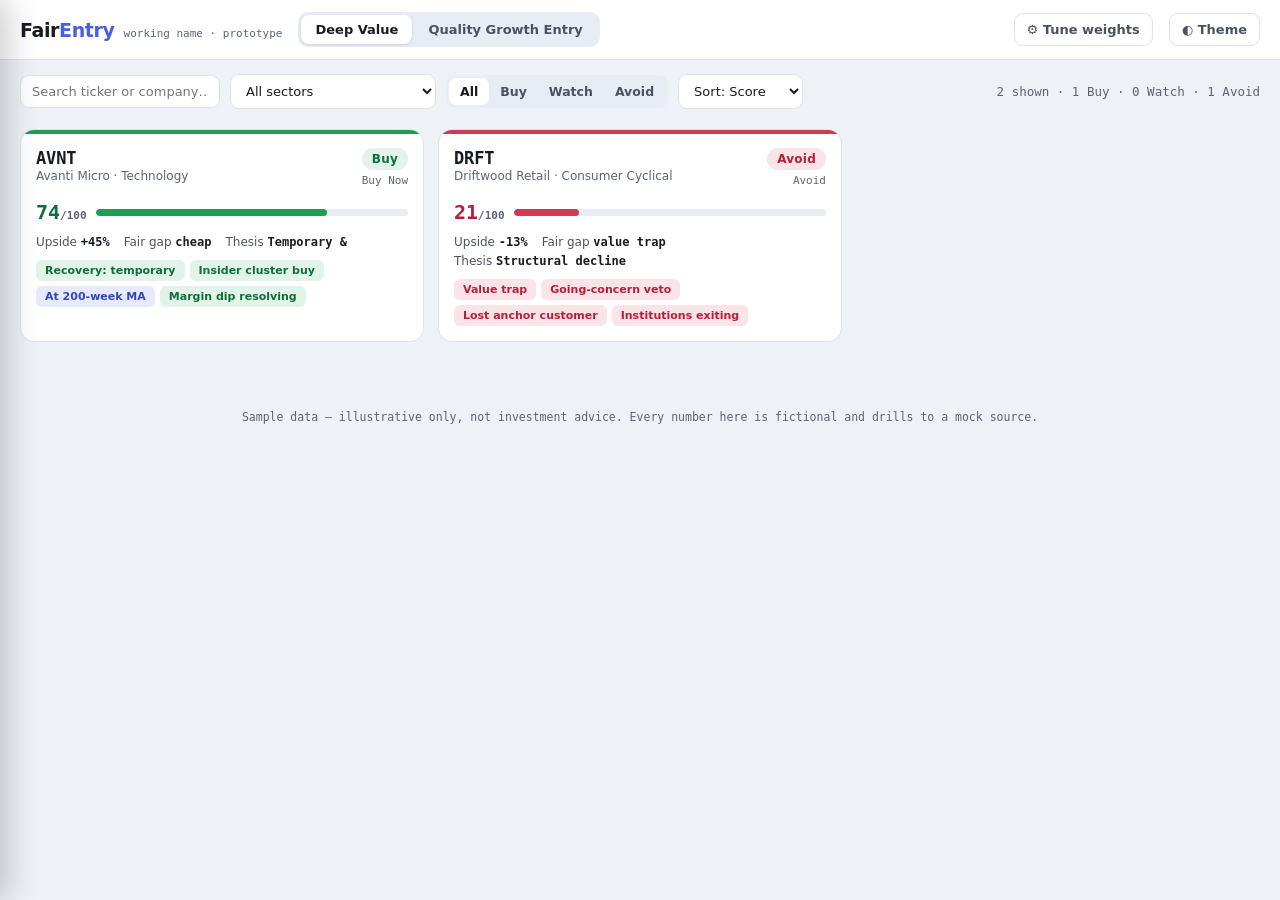
==== prototype/index.html @ bf4419cd "FairEntry v2: working end-to-end deterministic pipeline (Phases 0-3, 5-core) Fresh repo. Config-driv" ====
<!DOCTYPE html>
<html lang="en">
<head>
<meta charset="UTF-8">
<meta name="viewport" content="width=device-width, initial-scale=1.0">
<title>FairEntry — prototype</title>
<style>
  :root{
    --bg:#eef1f6; --panel:#ffffff; --panel-2:#f4f6fb; --sunk:#e8ecf4;
    --ink:#171b23; --ink-soft:#4a5262; --ink-faint:#5c6474;
    --line:#dde2ec; --line-soft:#e9edf4;
    --accent:#4a5ee0; --accent-soft:#e7eafd; --accent-ink:#3345b8;
    --buy:#1f9d55; --buy-bg:#e2f4e9; --buy-line:#8fd3a9; --buy-text:#0f6e3a;
    --watch:#b07d13; --watch-bg:#f7eed6; --watch-line:#e2c274; --watch-text:#835d10;
    --avoid:#cf3a54; --avoid-bg:#fbe4e8; --avoid-line:#eaa2ae; --avoid-text:#b81d39;
    --mono:ui-monospace,"Cascadia Code","JetBrains Mono","SF Mono",Menlo,Consolas,monospace;
    --sans:system-ui,-apple-system,"Segoe UI",Roboto,Helvetica,Arial,sans-serif;
  }
  @media (prefers-color-scheme:dark){ :root{
    --bg:#0d1016; --panel:#161b23; --panel-2:#1b212b; --sunk:#11151c;
    --ink:#e7ebf2; --ink-soft:#b3bccb; --ink-faint:#8b95a8;
    --line:#28303c; --line-soft:#1f2630;
    --accent:#8496ff; --accent-soft:#1c2440; --accent-ink:#aab6ff;
    --buy:#43c47a; --buy-bg:#11291b; --buy-line:#2c6a45; --buy-text:#5ad78d;
    --watch:#e0ad42; --watch-bg:#2a2410; --watch-line:#6d5a22; --watch-text:#eeba55;
    --avoid:#eb6a80; --avoid-bg:#2c1620; --avoid-line:#743241; --avoid-text:#f38ba0;
  }}
  :root[data-theme="light"]{
    --bg:#eef1f6; --panel:#ffffff; --panel-2:#f4f6fb; --sunk:#e8ecf4;
    --ink:#171b23; --ink-soft:#4a5262; --ink-faint:#5c6474;
    --line:#dde2ec; --line-soft:#e9edf4;
    --accent:#4a5ee0; --accent-soft:#e7eafd; --accent-ink:#3345b8;
    --buy:#1f9d55; --buy-bg:#e2f4e9; --buy-line:#8fd3a9; --buy-text:#0f6e3a;
    --watch:#b07d13; --watch-bg:#f7eed6; --watch-line:#e2c274; --watch-text:#835d10;
    --avoid:#cf3a54; --avoid-bg:#fbe4e8; --avoid-line:#eaa2ae; --avoid-text:#b81d39;
  }
  :root[data-theme="dark"]{
    --bg:#0d1016; --panel:#161b23; --panel-2:#1b212b; --sunk:#11151c;
    --ink:#e7ebf2; --ink-soft:#b3bccb; --ink-faint:#8b95a8;
    --line:#28303c; --line-soft:#1f2630;
    --accent:#8496ff; --accent-soft:#1c2440; --accent-ink:#aab6ff;
    --buy:#43c47a; --buy-bg:#11291b; --buy-line:#2c6a45; --buy-text:#5ad78d;
    --watch:#e0ad42; --watch-bg:#2a2410; --watch-line:#6d5a22; --watch-text:#eeba55;
    --avoid:#eb6a80; --avoid-bg:#2c1620; --avoid-line:#743241; --avoid-text:#f38ba0;
  }
  *{box-sizing:border-box;} body{margin:0;}
  .app{ background:var(--bg); color:var(--ink); font-family:var(--sans); min-height:100vh; font-size:15px; -webkit-font-smoothing:antialiased; }
  .tnum{ font-variant-numeric:tabular-nums; }
  button{ font-family:inherit; cursor:pointer; }

  /* top bar */
  .topbar{ position:sticky; top:0; z-index:30; background:var(--panel); border-bottom:1px solid var(--line);
    display:flex; align-items:center; gap:16px; padding:12px 20px; flex-wrap:wrap; }
  .brand{ display:flex; align-items:baseline; gap:9px; }
  .brand .logo{ font-weight:800; font-size:19px; letter-spacing:-.02em; }
  .brand .logo b{ color:var(--accent); }
  .brand .tag{ font-size:11px; color:var(--ink-faint); font-family:var(--mono); }
  .modes{ display:flex; background:var(--sunk); border-radius:10px; padding:3px; gap:2px; }
  .modes button{ border:none; background:transparent; color:var(--ink-soft); font-weight:600; font-size:13px;
    padding:7px 14px; border-radius:8px; }
  .modes button.on{ background:var(--panel); color:var(--ink); box-shadow:0 1px 3px rgba(0,0,0,.12); }
  .spacer{ flex:1; }
  .iconbtn{ border:1px solid var(--line); background:var(--panel); color:var(--ink-soft); border-radius:9px;
    padding:8px 12px; font-size:13px; font-weight:600; display:inline-flex; gap:7px; align-items:center; }
  .iconbtn:hover{ border-color:var(--accent); color:var(--accent); }

  /* controls */
  .controls{ display:flex; gap:10px; align-items:center; flex-wrap:wrap; padding:14px 20px 6px; }
  .controls select, .controls input{ font-family:inherit; font-size:13px; background:var(--panel); color:var(--ink);
    border:1px solid var(--line); border-radius:9px; padding:8px 11px; }
  .controls input{ min-width:200px; }
  .seg{ display:flex; background:var(--sunk); border-radius:9px; padding:3px; }
  .seg button{ border:none; background:transparent; color:var(--ink-soft); font-size:12.5px; font-weight:600; padding:6px 11px; border-radius:7px; }
  .seg button.on{ background:var(--panel); color:var(--ink); }
  .count{ font-size:12.5px; color:var(--ink-faint); font-family:var(--mono); margin-left:auto; }

  /* board */
  .board{ display:grid; grid-template-columns:repeat(auto-fill,minmax(340px,1fr)); gap:14px; padding:14px 20px 60px; }
  .tile{ background:var(--panel); border:1px solid var(--line); border-radius:14px; padding:0; overflow:hidden;
    cursor:pointer; transition:border-color .15s, transform .1s; position:relative; }
  .tile:hover{ border-color:var(--accent); transform:translateY(-1px); }
  .tile .vstripe{ height:4px; }
  .tile-in{ padding:14px 15px 15px; }
  .tile-top{ display:flex; align-items:flex-start; gap:10px; }
  .tick{ font-family:var(--mono); font-weight:700; font-size:17px; letter-spacing:-.01em; }
  .co{ font-size:12px; color:var(--ink-faint); margin-top:1px; }
  .verdict{ margin-left:auto; text-align:right; }
  .vpill{ font-size:12px; font-weight:800; letter-spacing:.02em; padding:4px 10px; border-radius:20px; display:inline-block; }
  .action-lbl{ font-size:11px; color:var(--ink-faint); font-family:var(--mono); margin-top:4px; }
  .scorebar-wrap{ display:flex; align-items:center; gap:9px; margin:13px 0 11px; }
  .scoreval{ font-family:var(--mono); font-weight:800; font-size:20px; min-width:30px; }
  .scoreval span{ font-size:11px; color:var(--ink-faint); font-weight:600; }
  .track{ flex:1; height:7px; background:var(--sunk); border-radius:5px; overflow:hidden; }
  .track i{ display:block; height:100%; border-radius:5px; }
  .kv{ display:flex; gap:5px 14px; flex-wrap:wrap; font-size:12px; color:var(--ink-soft); margin-bottom:11px; }
  .kv b{ color:var(--ink); font-family:var(--mono); font-weight:700; }
  .labels{ display:flex; flex-wrap:wrap; gap:5px; }
  .lab{ font-size:11px; padding:3px 8px; border-radius:6px; background:var(--panel-2); border:1px solid var(--line-soft); color:var(--ink-soft); font-weight:600; }
  .lab.good{ color:var(--buy-text); background:var(--buy-bg); border-color:transparent; }
  .lab.warn{ color:var(--watch-text); background:var(--watch-bg); border-color:transparent; }
  .lab.bad{ color:var(--avoid-text); background:var(--avoid-bg); border-color:transparent; }
  .lab.info{ color:var(--accent-ink); background:var(--accent-soft); border-color:transparent; }

  .v-buy{ color:var(--buy-text);} .bg-buy{ background:var(--buy-bg);} .st-buy{ background:var(--buy);}
  .v-watch{ color:var(--watch-text);} .bg-watch{ background:var(--watch-bg);} .st-watch{ background:var(--watch);}
  .v-avoid{ color:var(--avoid-text);} .bg-avoid{ background:var(--avoid-bg);} .st-avoid{ background:var(--avoid);}

  /* drawer + modal */
  .scrim{ position:fixed; inset:0; background:rgba(10,13,20,.5); backdrop-filter:blur(2px); z-index:40; display:none; }
  .scrim.on{ display:block; }
  .drawer{ position:fixed; top:0; right:0; height:100%; width:min(720px,96vw); background:var(--panel); color:var(--ink); z-index:50;
    transform:translateX(100%); transition:transform .22s ease; box-shadow:-8px 0 30px rgba(0,0,0,.2); display:flex; flex-direction:column; }
  .drawer.on{ transform:translateX(0); }
  .drawer.left{ right:auto; left:0; width:min(460px,96vw); transform:translateX(-100%); box-shadow:8px 0 30px rgba(0,0,0,.2); }
  .drawer.left.on{ transform:translateX(0); }
  .dhead{ display:flex; align-items:center; gap:12px; padding:16px 20px; border-bottom:1px solid var(--line); }
  .dhead h2{ margin:0; font-size:18px; letter-spacing:-.01em; }
  .dhead .x{ margin-left:auto; border:1px solid var(--line); background:var(--panel-2); color:var(--ink-soft); border-radius:8px; width:32px; height:32px; font-size:17px; }
  .dbody{ overflow-y:auto; padding:18px 20px 60px; }

  /* detail */
  .verdict-hero{ border-radius:13px; padding:15px 17px; border:1px solid var(--line); margin-bottom:16px; }
  .vh-top{ display:flex; align-items:center; gap:12px; }
  .vh-pill{ font-size:14px; font-weight:800; padding:5px 13px; border-radius:22px; }
  .vh-score{ margin-left:auto; font-family:var(--mono); font-weight:800; font-size:26px; }
  .vh-score span{ font-size:12px; color:var(--ink-faint); }
  .vh-why{ font-size:13px; color:var(--ink-soft); margin-top:10px; line-height:1.5; }
  .vh-math{ font-family:var(--mono); font-size:11.5px; color:var(--ink-faint); margin-top:8px; }

  .sub-h{ font-size:11px; text-transform:uppercase; letter-spacing:.09em; color:var(--ink-faint); font-weight:700; margin:22px 0 9px; }
  .action-grid{ display:grid; grid-template-columns:1fr 1fr; gap:8px; }
  .acard{ background:var(--panel-2); border:1px solid var(--line-soft); border-radius:10px; padding:10px 12px; }
  .acard .l{ font-size:11px; color:var(--ink-faint); text-transform:uppercase; letter-spacing:.05em; }
  .acard .v{ font-size:13.5px; font-weight:600; margin-top:3px; }

  /* drill rows */
  .cat{ border:1px solid var(--line); border-radius:11px; margin-bottom:8px; overflow:hidden; background:var(--panel); }
  .row{ display:flex; align-items:center; gap:11px; padding:12px 14px; width:100%; border:none; background:transparent; text-align:left; color:var(--ink); }
  .row:hover{ background:var(--panel-2); }
  .chev{ font-family:var(--mono); color:var(--ink-faint); transition:transform .15s; font-size:13px; }
  .open>.row .chev{ transform:rotate(90deg); }
  .rname{ font-weight:650; font-size:14px; }
  .rmeta{ margin-left:auto; display:flex; align-items:center; gap:10px; }
  .wchip{ font-family:var(--mono); font-size:11px; color:var(--ink-faint); }
  .mini{ width:66px; height:6px; background:var(--sunk); border-radius:4px; overflow:hidden; }
  .mini i{ display:block; height:100%; }
  .rscore{ font-family:var(--mono); font-weight:700; font-size:13px; min-width:26px; text-align:right; }
  .detail{ display:grid; grid-template-rows:0fr; transition:grid-template-rows .22s ease; }
  .open>.detail{ grid-template-rows:1fr; }
  .detail-in{ overflow:hidden; }
  .item{ border-top:1px solid var(--line-soft); }
  .item .row{ padding:10px 14px 10px 34px; }
  .item .rname{ font-weight:550; font-size:13px; }
  .metricbox{ padding:2px 16px 14px 34px; font-size:12.5px; }
  .metricbox .reason{ color:var(--ink-soft); margin:2px 0 9px; line-height:1.5; }
  .mrow{ display:flex; gap:8px; flex-wrap:wrap; }
  .mtag{ font-family:var(--mono); font-size:11px; background:var(--panel-2); border:1px solid var(--line-soft); border-radius:6px; padding:2px 8px; color:var(--ink-soft); }
  .mtag b{ color:var(--ink); }

  /* situation checklist */
  .sit{ border:1px solid var(--line); border-radius:11px; padding:4px 15px; }
  .sit-row{ padding:12px 0; border-top:1px solid var(--line-soft); }
  .sit-row:first-child{ border-top:none; }
  .sit-q{ font-weight:600; font-size:13.5px; }
  .sit-tags{ display:flex; flex-wrap:wrap; gap:6px; margin-top:7px; }
  .stg{ font-family:var(--mono); font-size:11px; padding:2px 8px; border-radius:20px; border:1px solid var(--line); color:var(--ink-soft); }
  .stg.active{ color:var(--watch-text); background:var(--watch-bg); border-color:transparent; }
  .stg.improving{ color:var(--buy-text); background:var(--buy-bg); border-color:transparent; }
  .stg.worsening,.stg.structural{ color:var(--avoid-text); background:var(--avoid-bg); border-color:transparent; }

  /* valuation panel */
  .valbar{ position:relative; height:46px; margin:14px 0 6px; }
  .valtrack{ position:absolute; top:20px; left:0; right:0; height:6px; background:var(--sunk); border-radius:4px; }
  .valzone{ position:absolute; top:18px; height:10px; background:var(--buy-bg); border:1px solid var(--buy-line); border-radius:5px; }
  .valmark{ position:absolute; top:8px; width:2px; height:30px; }
  .valmark.price{ background:var(--accent); } .valmark.fair{ background:var(--ink-faint); }
  .valmark .cap{ position:absolute; top:-14px; left:50%; transform:translateX(-50%); font-size:10px; font-family:var(--mono); white-space:nowrap; }
  .vgrid{ display:flex; gap:16px; flex-wrap:wrap; font-size:12.5px; color:var(--ink-soft); margin-top:4px; }
  .vgrid b{ color:var(--ink); font-family:var(--mono); }

  /* settings sliders */
  .setgrp{ margin-bottom:20px; }
  .slabel{ display:flex; align-items:baseline; gap:8px; font-size:13px; margin-bottom:6px; }
  .slabel .nm{ font-weight:600; } .slabel .cur{ font-family:var(--mono); color:var(--accent); font-weight:700; margin-left:auto; }
  .slabel .def{ font-family:var(--mono); font-size:11px; color:var(--ink-faint); }
  input[type=range]{ width:100%; accent-color:var(--accent); }
  .impact{ font-size:11.5px; color:var(--ink-faint); margin-top:3px; }
  .changed{ background:var(--accent-soft); border:1px solid var(--accent); border-radius:9px; padding:9px 12px; font-size:12.5px; margin-bottom:16px; color:var(--accent-ink); }
  .resetbtn{ border:1px solid var(--line); background:var(--panel-2); color:var(--ink-soft); border-radius:8px; padding:8px 14px; font-size:12.5px; font-weight:600; width:100%; }

  .note-banner{ font-size:11.5px; color:var(--ink-faint); text-align:center; padding:8px; font-family:var(--mono); }

  /* ---- #detail as a CENTERED MODAL (overrides drawer defaults, id beats class) ---- */
  #detail{ top:50%; left:50%; right:auto; height:auto; width:min(880px,94vw); max-height:90vh;
    border-radius:16px; box-shadow:0 24px 70px rgba(0,0,0,.38);
    transform:translate(-50%,-50%) scale(.97); visibility:hidden; pointer-events:none;
    transition:transform .18s ease; }
  #detail.on{ transform:translate(-50%,-50%) scale(1); visibility:visible; pointer-events:auto; }
  /* larger, more readable detail typography */
  #detail .dbody{ font-size:16px; padding:20px 24px 64px; }
  #detail .rname{ font-size:15.5px; } #detail .item .rname{ font-size:14.5px; }
  #detail .sit-q{ font-size:15px; } #detail .acard .v{ font-size:15px; } #detail .acard .l{ font-size:11.5px; }
  #detail .metricbox{ font-size:14px; } #detail .sub-h{ font-size:12px; }
  #detail .rscore{ font-size:15px; } #detail .dhead h2{ font-size:20px; }

  /* ---- score-math table (how the number adds up) ---- */
  .mathbox{ background:var(--panel-2); border:1px solid var(--line); border-radius:12px; padding:4px 15px 10px; margin:6px 0 4px; }
  .mtable{ width:100%; border-collapse:collapse; font-size:13.5px; }
  .mtable th{ text-align:left; font-size:10.5px; text-transform:uppercase; letter-spacing:.05em; color:var(--ink-faint); font-weight:700; padding:8px 6px 6px; border-bottom:1px solid var(--line); }
  .mtable td{ padding:7px 6px; border-bottom:1px solid var(--line-soft); }
  .mtable td.n,.mtable th.n{ text-align:right; font-family:var(--mono); font-variant-numeric:tabular-nums; }
  .mtable .contrib{ color:var(--accent-ink); font-weight:700; }
  .mtable tfoot td{ border-top:2px solid var(--line); border-bottom:none; font-weight:700; }
  .mformula{ font-family:var(--mono); font-size:12px; color:var(--ink-soft); margin-top:8px; line-height:1.6; word-break:break-word; }
  .mformula b{ color:var(--ink); }

  /* ---- per-item expected/actual/rule grid ---- */
  .ea{ display:grid; grid-template-columns:auto 1fr; gap:6px 14px; margin:4px 0 10px; align-items:baseline; }
  .ea .k{ font-size:11px; text-transform:uppercase; letter-spacing:.05em; color:var(--ink-faint); font-weight:700; }
  .ea .v{ font-size:14px; }
  .ea .v.act{ font-weight:700; } .ea .v.exp{ color:var(--ink-soft); }
  .scoreline{ display:flex; align-items:center; gap:10px; margin-top:6px; }
  .scoreline .big{ font-family:var(--mono); font-weight:800; font-size:17px; }
  .scoreline .why{ font-size:12.5px; color:var(--ink-soft); }

  /* ---- valuation gauge (redesigned) ---- */
  .vgauge{ margin:10px 0 4px; }
  .vg-nums{ display:grid; grid-template-columns:repeat(auto-fit,minmax(120px,1fr)); gap:10px; margin-bottom:16px; }
  .vg-num{ background:var(--panel-2); border:1px solid var(--line-soft); border-radius:11px; padding:11px 13px; }
  .vg-num .l{ font-size:11px; color:var(--ink-faint); text-transform:uppercase; letter-spacing:.04em; }
  .vg-num .v{ font-family:var(--mono); font-weight:800; font-size:20px; margin-top:3px; }
  .vg-line{ position:relative; height:62px; margin:6px 4px 2px; }
  .vg-zones{ position:absolute; top:26px; left:0; right:0; height:14px; border-radius:7px; overflow:hidden; display:flex; }
  .vg-zones i{ height:100%; } .vg-zones .z-cheap{ background:var(--buy); } .vg-zones .z-fair{ background:var(--watch); } .vg-zones .z-exp{ background:var(--avoid); opacity:.75; }
  .vg-mark{ position:absolute; top:16px; width:3px; height:34px; border-radius:2px; }
  .vg-mark.price{ background:var(--ink); } .vg-mark.fair{ background:var(--panel); border:1.5px solid var(--ink-soft); width:4px; }
  .vg-cap{ position:absolute; top:-2px; transform:translateX(-50%); font-family:var(--mono); font-size:11px; font-weight:700; white-space:nowrap; }
  .vg-scale{ position:absolute; bottom:-2px; font-family:var(--mono); font-size:10px; color:var(--ink-faint); }
  .vg-legend{ display:flex; gap:16px; flex-wrap:wrap; font-size:12px; color:var(--ink-soft); margin-top:12px; }
  .vg-legend span{ display:inline-flex; align-items:center; gap:6px; }
  .vg-legend .sw{ width:12px; height:12px; border-radius:3px; display:inline-block; }
  .vg-explain{ font-size:14px; color:var(--ink); line-height:1.55; margin-top:12px; background:var(--accent-soft); border:1px solid var(--accent); border-radius:11px; padding:12px 15px; }
  .vg-explain b{ font-family:var(--mono); }

  @media (max-width:520px){ .action-grid{ grid-template-columns:1fr; } }
</style>
</head>
<body>

<div class="app" id="app">
  <div class="topbar">
    <div class="brand"><span class="logo">Fair<b>Entry</b></span><span class="tag">working name · prototype</span></div>
    <div class="modes" id="modes">
      <button data-mode="deepvalue" class="on">Deep Value</button>
      <button data-mode="growth">Quality Growth Entry</button>
    </div>
    <span class="spacer"></span>
    <button class="iconbtn" id="tunebtn">⚙ Tune weights</button>
    <button class="iconbtn" id="themebtn">◐ Theme</button>
  </div>

  <div class="controls">
    <input id="search" placeholder="Search ticker or company…">
    <select id="sector"><option value="all">All sectors</option></select>
    <div class="seg" id="vfilter">
      <button data-v="all" class="on">All</button>
      <button data-v="Buy">Buy</button>
      <button data-v="Watch">Watch</button>
      <button data-v="Avoid">Avoid</button>
    </div>
    <select id="sort">
      <option value="score">Sort: Score</option>
      <option value="upside">Sort: Upside</option>
      <option value="verdict">Sort: Verdict</option>
    </select>
    <span class="count" id="count"></span>
  </div>

  <div class="board" id="board"></div>
  <div class="note-banner">Sample data — illustrative only, not investment advice. Every number here is fictional and drills to a mock source.</div>
</div>

<div class="scrim" id="scrim"></div>
<aside class="drawer" id="detail"><div class="dhead"><h2 id="d-title">—</h2><button class="x" id="d-close">×</button></div><div class="dbody" id="d-body"></div></aside>
<aside class="drawer left" id="settings">
  <div class="dhead"><h2>Tune the model</h2><button class="x" id="s-close">×</button></div>
  <div class="dbody" id="s-body"></div>
</aside>

<script>
(function(){
"use strict";
var $=function(s,r){return (r||document).querySelector(s);};
var esc=function(s){return String(s==null?'':s).replace(/[&<>"]/g,function(c){return{'&':'&amp;','<':'&lt;','>':'&gt;','"':'&quot;'}[c];});};

/* ---------- default settings (user-editable) ---------- */
var DEFAULTS={ weights:{quality:16,survival:18,growth:14,valuation:18,confirmation:11,catalysts:9,risk:14},
  buyBand:72, watchBand:50, mos:15, target:30 };
var S=JSON.parse(JSON.stringify(DEFAULTS));
var MODE='deepvalue';

var CATS=[['quality','Business Quality'],['survival','Financial Strength & Survival'],['growth','Growth & Momentum'],
 ['valuation','Valuation & Margin of Safety'],['confirmation','Market Confirmation'],['catalysts','Catalysts & Narrative'],['risk','Risk & Red Flags']];
var CATLBL={}; CATS.forEach(function(c){CATLBL[c[0]]=c[1];});
var HUE=function(sc){ return sc>=67?'var(--buy)':sc>=45?'var(--watch)':'var(--avoid)'; };       // fills (bars/stripes)
var HUET=function(sc){ return sc>=67?'var(--buy-text)':sc>=45?'var(--watch-text)':'var(--avoid-text)'; }; // readable text

/* ---------- sample data ---------- */
/* item(label, weight, score, actual, expected, rule, source) — every score is justified:
   actual vs expected, the rule that maps them, and the source. Category score is the
   weighted average of its items; base score the weighted average of the 7 categories. */
function item(l,w,s,a,e,r,src){ return {label:l,weight:w,score:s,actual:a,expected:e,rule:r,source:src||'store'}; }
function cat(id,items){ var den=0,num=0; items.forEach(function(i){den+=i.weight;num+=i.weight*i.score;});
  return {id:id,label:CATLBL[id],score:Math.round(num/den),raw:num/den,items:items}; }

var STOCKS=[
 { ticker:'AVNT', company:'Avanti Micro', sector:'Technology', strategy:['deepvalue'], price:29.4,
   cats:[
     cat('quality',[item('Gross margin vs sector',30,72,'48%','≥ sector median (41%)','+7pp above sector → strong margins held through the downturn','fundamentals'),item('ROIC vs sector',35,64,'14%','≥ sector (12%)','above sector and not leverage-driven','fundamentals'),item('Customer concentration',35,80,'top customer 9%','< 15% = diversified','well diversified → near-full','10-K')]),
     cat('survival',[item('Altman-Z',30,78,'3.1','> 2.6 = safe zone','comfortably out of distress','risk_model'),item('Interest coverage',25,70,'6.2x','> 6x = comfortable','debt easily serviced','fundamentals'),item('FCF margin',25,66,'+11%','> 0 and stable','cash-generative through the dip','fundamentals'),item('Dilution trend',20,74,'−1.2% shares YoY','≤ 0 (no dilution)','slight buyback','XBRL')]),
     cat('growth',[item('Revenue growth vs sector',30,42,'−4% YoY','≥ sector (−3%)','slightly below sector, still declining','fundamentals'),item('Sequential trend',30,58,'q/q +2%','> 0 = bottoming','first sequential uptick after two down quarters','fundamentals'),item('Analyst revisions',40,55,'stabilizing','net up-revisions','down-revisions have stopped','analyst_revisions')]),
     cat('valuation',[item('Intrinsic-value gap',40,86,'31% below fair','≥ 12% below = margin of safety','deep discount to conservative fair value','intrinsic_overlay'),item('FCF yield',30,78,'8.4%','> 6% = cheap','cheap on cash flow','fundamentals'),item('Peer-relative',30,72,'−22% vs peers','≤ quality-matched peers','cheaper than comparable peers','peers')]),
     cat('confirmation',[item('200-week MA proximity',30,70,'−6% from 200WMA','within ±15% = near','sitting on its 4-year support line','yfinance'),item('Insider cluster buy',40,88,'3 buys / 21 days','a fresh cluster','CFO + 2 directors buying → high-value signal','Form 4'),item('Institutional flow',30,60,'net +0.8%','> 0','mild accumulation','13F')]),
     cat('catalysts',[item('News sentiment (LLM)',40,68,'improving','positive stance','coverage turning constructive','news_judge'),item('Earnings setup',30,62,'reports in 3 wks','beat/raise likely','possible positive surprise','calendar'),item('Sector tailwind',30,55,'AI capex cycle','a clear tailwind','broad demand backdrop','sector')]),
     cat('risk',[item('Accounting flags',30,90,'clean','no forensic flags','clean earnings quality → full','red_flags'),item('Insider selling',25,84,'none','no selling','no distribution','Form 4'),item('Litigation',20,80,'none material','none material','clear','filings'),item('Short interest',25,66,'7% of float','< 10% = low','modest short interest','flow')])
   ],
   thesis:{ type:'recovery', score:78, label:'Temporary & improving',
     summary:'Down on a cyclical margin dip that is already resolving; balance sheet safe, insiders buying, and it sits on its 200-week support.',
     situation:[
       ['Revenue dipped two quarters on a cyclical demand air-pocket','active','high','temporary','~1–2 quarters','10-Q, mgmt call'],
       ['Gross margin compressed on input costs','improving','medium','temporary','next print','commodity trend, call'],
       ['Sector-wide de-rating (not company-specific)','active','medium','cyclical','macro-led','peer prices'] ],
     kill:'A third straight revenue decline with no margin recovery breaks the "temporary" thesis.' },
   valuation:{ low:34, base:42.5, high:52, upside:45, label:'cheap' },
   vetoes:[], soft:[], riskPenalty:0,
   labels:[['Recovery: temporary','good'],['Insider cluster buy','good'],['At 200-week MA','info'],['Margin dip resolving','good']],
   action:{ action:'Buy Now', size:'3% (starter → full on confirm)', entry:'Cheap, safe, insiders buying, at support — reward outweighs the cyclical risk.', add:'A sequential revenue re-acceleration lets you add.', stop:'Third revenue decline or a margin miss.', review:'Next earnings (~3 wks)' } },

 { ticker:'LUMA', company:'Lumina Cloud', sector:'Technology', strategy:['growth'], price:214.0,
   cats:[
     cat('quality',[item('Gross margin vs sector',30,92,'79%','≥ sector (62%)','best-in-class SaaS margins','fundamentals'),item('ROIC vs sector',35,80,'22%','≥ sector (15%)','excellent capital returns','fundamentals'),item('Customer concentration',35,84,'top customer 4%','< 15% = diversified','highly diversified base','10-K')]),
     cat('survival',[item('Altman-Z',30,88,'6.4','> 2.6 = safe','fortress balance sheet','risk_model'),item('Interest coverage',25,95,'net cash','positive net cash','no debt to service','fundamentals'),item('FCF margin',25,86,'+27%','> 0 and stable','strong free cash flow','fundamentals'),item('Dilution trend',20,58,'+2.4% shares (SBC)','≤ 2% ideal','stock-comp dilution a touch high','XBRL')]),
     cat('growth',[item('Revenue growth vs sector',30,90,'+31% YoY','≥ sector (14%)','well above sector','fundamentals'),item('Sequential trend',30,78,'q/q +7%','> 0','re-accelerating','fundamentals'),item('Analyst revisions',40,82,'up-revisions','net up','estimates rising','analyst_revisions')]),
     cat('valuation',[item('Intrinsic-value gap',40,34,'12% ABOVE fair','≥ 12% below = margin of safety','priced ahead of conservative fair value','intrinsic_overlay'),item('FCF yield',30,40,'2.1%','> 6% = cheap','rich on cash flow','fundamentals'),item('Peer-relative',30,52,'in line with peers','≤ quality-matched peers','fairly valued vs peers, not cheap','peers')]),
     cat('confirmation',[item('Trend (50 > 200 DMA)',30,88,'strong uptrend','50 > 200','firmly trending','flow'),item('Relative strength',35,84,'top decile','> market','clear market leader','flow'),item('Institutional flow',35,80,'net +2.1%','> 0','institutions accumulating','13F')]),
     cat('catalysts',[item('News sentiment (LLM)',40,78,'positive','positive stance','new product well received','news_judge'),item('Product / expansion',30,82,'new adjacent market','expansion evidence','entering an adjacent segment','calls'),item('Sector tailwind',30,80,'AI adoption','a clear tailwind','secular demand','sector')]),
     cat('risk',[item('Accounting flags',30,88,'clean','no forensic flags','clean','red_flags'),item('Insider selling',25,60,'routine 10b5-1','no discretionary selling','scheduled selling only','Form 4'),item('Litigation',20,84,'none','none material','clear','filings'),item('Valuation fragility',25,50,'high multiple','moderate','de-rate risk if growth slips','flow')])
   ],
   thesis:{ type:'growth', score:74, label:'Great business, stretched entry',
     summary:'Excellent compounder growing 31% with rising estimates — but today\'s price already bakes in the base case. Upside from here is thin until a pullback.',
     situation:[], kill:'Two quarters of decelerating growth would break the premium.' },
   valuation:{ low:170, base:191, high:225, upside:12, label:'fair→expensive' },
   vetoes:[], soft:['upsideBelowTarget'], riskPenalty:0,
   labels:[['Quality: excellent','good'],['Growth +31%','good'],['Entry: stretched','warn'],['Wait for pullback','warn']],
   action:{ action:'Wait For Pullback', size:'starter only (1%)', entry:'Business is a Buy; the price is not. Upside is ~12%, below your 30% target.', add:'Pullback into the $170–185 entry zone.', stop:'Growth decelerates two straight quarters.', review:'Next earnings' } },

 { ticker:'DRFT', company:'Driftwood Retail', sector:'Consumer Cyclical', strategy:['deepvalue'], price:8.1,
   cats:[
     cat('quality',[item('Gross margin vs sector',30,34,'22% & falling','≥ sector (30%)','below sector and eroding','fundamentals'),item('ROIC vs sector',35,28,'4%','≥ sector (11%)','weak, declining returns','fundamentals'),item('Customer concentration',35,40,'2 chains = 38%','< 15% = diversified','dangerously concentrated','10-K')]),
     cat('survival',[item('Altman-Z',30,22,'1.4','> 2.6 safe · < 1.8 = distress','in the distress zone','risk_model'),item('Interest coverage',25,26,'1.3x','> 6x','barely covers interest','fundamentals'),item('FCF margin',25,30,'−3%','> 0','burning cash','fundamentals'),item('Dilution trend',20,24,'+9% shares YoY','≤ 0','heavy dilution','XBRL')]),
     cat('growth',[item('Revenue growth vs sector',30,20,'−17% YoY','≥ sector','multi-year secular decline','fundamentals'),item('Sequential trend',30,25,'still falling','> 0','no bottom in sight','fundamentals'),item('Analyst revisions',40,22,'down-revisions','net up','estimates cut again','analyst_revisions')]),
     cat('valuation',[item('Intrinsic-value gap',40,60,'"cheap" on P/B','≥ 12% below fair','optically cheap — but on a shrinking base','intrinsic_overlay'),item('FCF yield',30,20,'negative','> 6%','no free cash flow to yield','fundamentals'),item('Peer-relative',30,55,'−40% vs peers','≤ peers','cheap for a reason','peers')]),
     cat('confirmation',[item('200-week MA proximity',30,18,'−58% (broken)','within ±15%','far below — no support','yfinance'),item('Insider buying',40,30,'none','a fresh cluster','no insiders stepping in','Form 4'),item('Institutional flow',30,28,'net −3.1%','> 0','institutions exiting','13F')]),
     cat('catalysts',[item('News sentiment (LLM)',40,25,'negative','positive stance','"reasons to sell" coverage','news_judge'),item('Earnings setup',30,30,'guidance just cut','beat/raise','negative setup','calendar'),item('Sector tailwind',30,35,'none','a tailwind','no tailwind','sector')]),
     cat('risk',[item('Going concern',35,20,'auditor flagged','none','going-concern language added → veto','red_flags'),item('Customer loss',35,20,'lost anchor client','none','structural blow to the model → veto','8-K'),item('Short interest',30,40,'28% of float','< 10%','heavily shorted','flow')])
   ],
   thesis:{ type:'recovery', score:24, label:'Structural decline',
     summary:'Cheap on the screen, but the cheapness reflects a shrinking, cash-burning business that just lost an anchor customer and drew going-concern language. This is a falling knife.',
     situation:[
       ['Lost anchor customer (≈18% of revenue)','structural','critical','structural','permanent','8-K'],
       ['Revenue in multi-year secular decline','worsening','high','structural','ongoing','10-K trend'],
       ['Going-concern language added by auditor','active','critical','structural','unresolved','10-K'] ],
     kill:'This one is already invalidated — the recovery chain breaks at "why should fundamentals recover?"' },
   valuation:{ low:5, base:7, high:9, upside:-13, label:'value trap' },
   vetoes:['Going-concern language confirmed','Major customer loss breaks the model'], soft:[], riskPenalty:0,
   labels:[['Value trap','bad'],['Going-concern veto','bad'],['Lost anchor customer','bad'],['Institutions exiting','bad']],
   action:{ action:'Avoid', size:'—', entry:'Two hard vetoes fire. No score can rescue a going-concern + broken model.', add:'—', stop:'—', review:'—' } },

 { ticker:'NEXG', company:'NexGen Health', sector:'Communication Services', strategy:['growth'], price:61.5,
   cats:[
     cat('quality',[item('Gross margin vs sector',30,74,'61%','≥ sector (50%)','healthy margins','fundamentals'),item('ROIC vs sector',35,70,'17%','≥ sector (12%)','good returns','fundamentals'),item('Customer concentration',35,72,'top customer 11%','< 15% = diversified','reasonably diversified','10-K')]),
     cat('survival',[item('Altman-Z',30,72,'3.4','> 2.6 = safe','safe','risk_model'),item('Interest coverage',25,74,'8x','> 6x','strong coverage','fundamentals'),item('FCF margin',25,70,'+14%','> 0 and stable','cash-generative','fundamentals'),item('Dilution trend',20,66,'flat','≤ 0','no dilution','XBRL')]),
     cat('growth',[item('Revenue growth vs sector',30,76,'+24% YoY','≥ sector (12%)','above sector','fundamentals'),item('Sequential trend',30,66,'steady','> 0','consistent','fundamentals'),item('Analyst revisions',40,72,'edging up','net up','estimates rising slightly','analyst_revisions')]),
     cat('valuation',[item('Intrinsic-value gap',40,70,'18% below fair','≥ 12% below = margin of safety','below conservative fair value','intrinsic_overlay'),item('FCF yield',30,64,'4.6%','> 6% = cheap','reasonable','fundamentals'),item('Peer-relative',30,72,'−15% vs peers','≤ peers','cheaper than peers','peers')]),
     cat('confirmation',[item('Trend (50 > 200 DMA)',30,68,'uptrend','50 > 200','trending up','flow'),item('Relative strength',35,64,'above average','> market','outperforming','flow'),item('Institutional flow',35,66,'net +1.1%','> 0','light accumulation','13F')]),
     cat('catalysts',[item('News sentiment (LLM)',40,66,'positive','positive stance','constructive','news_judge'),item('Product / expansion',30,70,'EU launch','expansion evidence','expanding into Europe','calls'),item('Earnings setup',30,60,'reports in 5 wks','beat/raise','solid setup','calendar')]),
     cat('risk',[item('Accounting flags',30,84,'clean','no forensic flags','clean','red_flags'),item('Insider selling',25,72,'minimal','none','little selling','Form 4'),item('Litigation',20,78,'none material','none material','clear','filings'),item('Valuation fragility',25,66,'moderate','low','not stretched','flow')])
   ],
   thesis:{ type:'growth', score:71, label:'Quality growth at a fair entry',
     summary:'Growing 24% with clean books and an 18% discount to fair value — expected upside clears your 30% target and it\'s trending up. A genuine buyable growth entry.',
     situation:[], kill:'Growth slips below ~15% or the EU expansion stalls.' },
   valuation:{ low:56, base:72, high:88, upside:33, label:'fair→cheap' },
   vetoes:[], soft:[], riskPenalty:0,
   labels:[['Growth +24%','good'],['18% below fair value','good'],['Upside 33%','good'],['Entry: acceptable','info']],
   action:{ action:'Buy Now', size:'3%', entry:'Quality high, ~33% upside above your 30% target, trending up — enter now.', add:'Add on the next earnings confirmation.', stop:'Growth < 15% or EU expansion stalls.', review:'Next earnings (~5 wks)' } }
];

/* ---------- verdict engine (mirrors the scoring-model formula) ---------- */
function baseScore(s){ var num=0,den=0; s.cats.forEach(function(c){ var w=S.weights[c.id]; num+=w*c.score; den+=w; }); return num/den; }
function thesisMod(s){ var t=s.thesis.score; return t>=80?6:t>=65?3:t>=50?0:t>=35?-5:-10; }
function softGates(s){ var g=[]; if(s.soft.indexOf('expensive')>=0)g.push('Valuation is expensive');
  var surv=s.cats.find(function(c){return c.id==='survival';}); if(surv&&surv.score<30)g.push('Survival score < 30');
  if(s.valuation.upside < S.target) g.push('Upside '+s.valuation.upside+'% < target '+S.target+'%'); return g; }
function compute(s){ var base=baseScore(s), mod=thesisMod(s), prelim=base+mod-(s.riskPenalty||0);
  var out={base:base, mod:mod, prelim:prelim, gates:[], vetoed:false};
  if(s.vetoes.length){ out.verdict='Avoid'; out.vetoed=true; return out; }
  out.gates=softGates(s);
  var v = prelim>=S.buyBand?'Buy':prelim>=S.watchBand?'Watch':'Avoid';
  if(v==='Buy' && out.gates.length){ v='Watch'; out.capped=true; }
  out.verdict=v; return out; }

/* ---------- board render ---------- */
function bar(sc){ return '<div class="track"><i style="width:'+sc+'%;background:'+HUE(sc)+'"></i></div>'; }
function tileHTML(s){ var c=compute(s), vk=c.verdict.toLowerCase();
  var kv='<div class="kv"><span>Upside <b>'+(s.valuation.upside>=0?'+':'')+s.valuation.upside+'%</b></span>'+
    '<span>Fair gap <b>'+s.valuation.label+'</b></span>'+
    '<span>Thesis <b>'+esc(s.thesis.label.split(' ').slice(0,2).join(' '))+'</b></span></div>';
  var labs=s.labels.slice(0,4).map(function(l){return '<span class="lab '+l[1]+'">'+esc(l[0])+'</span>';}).join('');
  return '<div class="tile" data-t="'+s.ticker+'"><div class="vstripe st-'+vk+'"></div><div class="tile-in">'+
    '<div class="tile-top"><div><div class="tick">'+s.ticker+'</div><div class="co">'+esc(s.company)+' · '+esc(s.sector)+'</div></div>'+
    '<div class="verdict"><span class="vpill bg-'+vk+' v-'+vk+'">'+c.verdict+'</span><div class="action-lbl">'+esc(s.action.action)+'</div></div></div>'+
    '<div class="scorebar-wrap"><span class="scoreval tnum" style="color:'+HUET(c.prelim)+'">'+Math.round(c.prelim)+'<span>/100</span></span>'+bar(Math.round(c.prelim))+'</div>'+
    kv+'<div class="labels">'+labs+'</div></div></div>'; }

function currentList(){
  var q=$('#search').value.trim().toLowerCase(), sec=$('#sector').value, vf=$('#vfilter .on').dataset.v, sort=$('#sort').value;
  var list=STOCKS.filter(function(s){ return s.strategy.indexOf(MODE)>=0; })
    .map(function(s){ return {s:s, c:compute(s)}; })
    .filter(function(o){ if(sec!=='all'&&o.s.sector!==sec)return false; if(vf!=='all'&&o.c.verdict!==vf)return false;
      if(q&&(o.s.ticker.toLowerCase().indexOf(q)<0&&o.s.company.toLowerCase().indexOf(q)<0))return false; return true; });
  var rank={Buy:0,Watch:1,Avoid:2};
  list.sort(function(a,b){ if(sort==='upside')return b.s.valuation.upside-a.s.valuation.upside;
    if(sort==='verdict')return rank[a.c.verdict]-rank[b.c.verdict]||b.c.prelim-a.c.prelim; return b.c.prelim-a.c.prelim; });
  return list;
}
function renderBoard(){ var list=currentList();
  $('#board').innerHTML=list.map(function(o){return tileHTML(o.s);}).join('')||'<div style="color:var(--ink-faint);padding:30px">No stocks match.</div>';
  var byv={Buy:0,Watch:0,Avoid:0}; list.forEach(function(o){byv[o.c.verdict]++;});
  $('#count').textContent=list.length+' shown · '+byv.Buy+' Buy · '+byv.Watch+' Watch · '+byv.Avoid+' Avoid';
}

/* ---------- detail drill-down ---------- */
function pctbar(sc){ return '<span class="mini"><i style="width:'+sc+'%;background:'+HUE(sc)+'"></i></span>'; }
// leaf metric: expected vs actual, the rule that maps them, and the resulting score
function metricHTML(it){ return '<div class="metricbox"><div class="ea">'+
  '<span class="k">Expected</span><span class="v exp">'+esc(it.expected)+'</span>'+
  '<span class="k">Actual</span><span class="v act">'+esc(it.actual)+'</span>'+
  '<span class="k">How</span><span class="v">'+esc(it.rule)+'</span></div>'+
  '<div class="scoreline"><span class="big" style="color:'+HUET(it.score)+'">'+it.score+'<span style="font-size:11px;color:var(--ink-faint);font-weight:600">/100</span></span>'+
  pctbar(it.score)+'<span class="why">weight '+it.weight+' · source '+esc(it.source)+' · fetched 2026-07-12</span></div></div>'; }
function itemHTML(it){ return '<div class="item" data-exp><button class="row"><span class="chev">›</span><span class="rname">'+esc(it.label)+
  '</span><span class="rmeta"><span class="wchip tnum">w '+it.weight+'</span>'+pctbar(it.score)+'<span class="rscore tnum" style="color:'+HUET(it.score)+'">'+it.score+'</span></span></button>'+
  '<div class="detail"><div class="detail-in">'+metricHTML(it)+'</div></div></div>'; }
// category: shows the weighted-average arithmetic, then each item
function catHTML(c){
  var terms=c.items.map(function(i){return i.weight+'×'+i.score;}).join(' + ');
  var wsum=c.items.reduce(function(a,i){return a+i.weight;},0);
  var num=c.items.reduce(function(a,i){return a+i.weight*i.score;},0);
  var math='<div class="mathbox" style="margin:12px 14px"><div class="mformula"><b>'+c.score+'</b> = ('+terms+') ÷ '+wsum+
    ' = '+(num/wsum).toFixed(1)+'  <span style="color:var(--ink-faint)">— weighted average of '+c.items.length+' items · click each for expected vs actual</span></div></div>';
  return '<div class="cat" data-exp><button class="row"><span class="chev">›</span><span class="rname">'+esc(c.label)+
    '</span><span class="rmeta"><span class="wchip tnum">weight '+S.weights[c.id]+'</span>'+pctbar(c.score)+'<span class="rscore tnum" style="color:'+HUET(c.score)+'">'+c.score+'</span></span></button>'+
    '<div class="detail"><div class="detail-in">'+math+c.items.map(itemHTML).join('')+'</div></div></div>'; }
// overall: the category-contribution table that produces the base score
function scoreMathHTML(s,c){
  var rows=s.cats.map(function(cat){ var w=S.weights[cat.id]; return '<tr><td>'+esc(cat.label)+'</td><td class="n">'+w+'</td><td class="n">'+cat.score+'</td><td class="n contrib">'+(w*cat.score)+'</td></tr>'; }).join('');
  var wsum=CATS.reduce(function(a,k){return a+S.weights[k[0]];},0);
  var num=s.cats.reduce(function(a,cat){return a+S.weights[cat.id]*cat.score;},0);
  var band=c.prelim>=S.buyBand?'Buy (≥'+S.buyBand+')':c.prelim>=S.watchBand?'Watch (≥'+S.watchBand+')':'Avoid (<'+S.watchBand+')';
  return '<div class="mathbox"><table class="mtable"><thead><tr><th>Category</th><th class="n">Weight</th><th class="n">Score</th><th class="n">Weight×Score</th></tr></thead>'+
    '<tbody>'+rows+'</tbody><tfoot><tr><td>Totals</td><td class="n">'+wsum+'</td><td></td><td class="n">'+num+'</td></tr></tfoot></table>'+
    '<div class="mformula">Base = '+num+' ÷ '+wsum+' = <b>'+c.base.toFixed(1)+'</b> &nbsp;·&nbsp; thesis modifier <b>'+(c.mod>=0?'+':'')+c.mod+'</b> (recovery/growth '+s.thesis.score+'/100) &nbsp;·&nbsp; = preliminary <b>'+c.prelim.toFixed(1)+'</b> &nbsp;→&nbsp; <b>'+band+'</b></div></div>'; }

function situationHTML(s){ if(!s.thesis.situation||!s.thesis.situation.length) return '';
  var rows=s.thesis.situation.map(function(r){ return '<div class="sit-row"><div class="sit-q">'+esc(r[0])+'</div>'+
    '<div class="sit-tags"><span class="stg '+r[1]+'">status: '+r[1]+'</span><span class="stg">severity: '+r[2]+'</span>'+
    '<span class="stg '+(r[3]==='structural'?'structural':'')+'">'+r[3]+'</span><span class="stg">~'+esc(r[4])+'</span><span class="stg">evidence: '+esc(r[5])+'</span></div></div>'; }).join('');
  return '<div class="sub-h">Why is it down? — situation checklist</div><div class="sit">'+rows+'</div>'+
    '<div style="font-size:12.5px;color:var(--ink-soft);margin-top:10px;line-height:1.5"><b>Kill-switch:</b> '+esc(s.thesis.kill)+'</div>'; }

function valHTML(s){ var v=s.valuation, price=s.price;
  var buyBelow=+(v.base*(1-S.mos/100)).toFixed(1);
  var lo=Math.min(v.low, price)*0.9, hi=Math.max(v.high, price)*1.08, span=(hi-lo)||1;
  var pos=function(x){ return Math.max(0,Math.min(100,(x-lo)/span*100)); };
  var upside=Math.round((v.base/price-1)*100);
  var zCheap=pos(buyBelow), zFairEnd=pos(v.high);
  var upHue=HUET(upside>=30?80:upside>=12?55:30);
  var nums='<div class="vg-nums">'+
    '<div class="vg-num"><div class="l">Current price</div><div class="v">$'+price+'</div></div>'+
    '<div class="vg-num"><div class="l">Fair value (base)</div><div class="v">$'+v.base+'</div></div>'+
    '<div class="vg-num"><div class="l">Upside to fair</div><div class="v" style="color:'+upHue+'">'+(upside>=0?'+':'')+upside+'%</div></div>'+
    '<div class="vg-num"><div class="l">Buy below ('+S.mos+'% MoS)</div><div class="v">$'+buyBelow+'</div></div></div>';
  var line='<div class="vg-line">'+
    '<div class="vg-zones"><i class="z-cheap" style="width:'+zCheap+'%"></i><i class="z-fair" style="width:'+(zFairEnd-zCheap)+'%"></i><i class="z-exp" style="width:'+(100-zFairEnd)+'%"></i></div>'+
    '<div class="vg-mark price" style="left:'+pos(price)+'%"><span class="vg-cap" style="color:var(--ink)">▼ you pay $'+price+'</span></div>'+
    '<div class="vg-mark fair" style="left:'+pos(v.base)+'%"><span class="vg-cap" style="top:auto;bottom:-2px;color:var(--ink-soft)">fair $'+v.base+'</span></div></div>';
  var legend='<div class="vg-legend"><span><span class="sw" style="background:var(--buy)"></span>Buy zone (≤ $'+buyBelow+')</span>'+
    '<span><span class="sw" style="background:var(--watch)"></span>Fair ($'+buyBelow+'–$'+v.high+')</span>'+
    '<span><span class="sw" style="background:var(--avoid);opacity:.75"></span>Expensive (&gt; $'+v.high+')</span></div>';
  var zoneWord = price<=buyBelow?'inside your buy zone':price<=v.high?'fairly valued — just above your buy zone':'expensive';
  var explain='<div class="vg-explain">You pay <b>$'+price+'</b> for something worth about <b>$'+v.base+'</b> — '+
    (upside>=0?'<b>'+upside+'% upside</b> to fair value':'<b>'+Math.abs(upside)+'% above</b> fair value')+
    '. At your '+S.mos+'% margin of safety you\'d buy below <b>$'+buyBelow+'</b>, so today it is <b>'+zoneWord+'</b>.</div>';
  return '<div class="sub-h">Valuation &amp; entry</div><div class="vgauge">'+nums+line+legend+explain+'</div>'; }

function openDetail(tk){ var s=STOCKS.find(function(x){return x.ticker===tk;}); if(!s)return; var c=compute(s), vk=c.verdict.toLowerCase();
  $('#d-title').innerHTML=s.ticker+' <span style="font-size:13px;color:var(--ink-faint);font-weight:500">'+esc(s.company)+'</span>';
  var vetoHTML=c.vetoed?'<div style="margin-top:10px"><span class="lab bad">VETO</span> '+s.vetoes.map(esc).join(' · ')+'</div>':'';
  var gateHTML=(c.gates&&c.gates.length)?'<div style="margin-top:8px;font-size:12px;color:var(--watch)">Soft gate'+(c.capped?' (capped Buy→Watch)':'')+': '+c.gates.map(esc).join(' · ')+'</div>':'';
  var hero='<div class="verdict-hero bg-'+vk+'" style="border-color:var(--'+vk+'-line)"><div class="vh-top">'+
    '<span class="vh-pill bg-'+vk+' v-'+vk+'">'+c.verdict+'</span><span class="lab '+(vk==='buy'?'good':vk==='watch'?'warn':'bad')+'">'+esc(s.action.action)+'</span>'+
    '<span class="vh-score tnum" style="color:var(--'+vk+'-text)">'+Math.round(c.prelim)+'<span>/100</span></span></div>'+
    '<div class="vh-why">'+esc(s.thesis.summary)+'</div>'+
    vetoHTML+gateHTML+'</div>';
  var action='<div class="sub-h">Action plan</div><div class="action-grid">'+
    [['Action',s.action.action],['Position size',s.action.size],['Add trigger',s.action.add],['Invalidation / stop',s.action.stop],['Entry logic',s.action.entry],['Review',s.action.review]]
    .map(function(a){return '<div class="acard"><div class="l">'+a[0]+'</div><div class="v">'+esc(a[1])+'</div></div>';}).join('')+'</div>';
  var mathSec='<div class="sub-h">How the '+Math.round(c.prelim)+' was computed</div>'+scoreMathHTML(s,c);
  var scorecard='<div class="sub-h">Scorecard — click a category for its arithmetic, then any item for expected vs actual</div>'+s.cats.map(catHTML).join('');
  $('#d-body').innerHTML=hero+mathSec+scorecard+valHTML(s)+situationHTML(s)+action;
  openDrawer('#detail');
}

/* ---------- settings ---------- */
function slider(key,label,min,max,val,def,impact){ return '<div class="setgrp"><div class="slabel"><span class="nm">'+label+
  '</span><span class="def">def '+def+'</span><span class="cur tnum" id="cur-'+key+'">'+val+'</span></div>'+
  '<input type="range" min="'+min+'" max="'+max+'" value="'+val+'" data-set="'+key+'"><div class="impact">'+impact+'</div></div>'; }
function renderSettings(){
  var body='<div class="changed" id="changed-note"></div>';
  body+='<div class="sub-h">Category weights</div>';
  CATS.forEach(function(c){ body+=slider('w.'+c[0], c[1], 0, 30, S.weights[c[0]], DEFAULTS.weights[c[0]], 'How much '+c[1]+' moves the base score.'); });
  body+='<div class="sub-h">Verdict & entry</div>';
  body+=slider('buyBand','Buy band (score ≥)',50,90,S.buyBand,DEFAULTS.buyBand,'Preliminary score needed for Buy.');
  body+=slider('watchBand','Watch band (score ≥)',30,70,S.watchBand,DEFAULTS.watchBand,'Below this = Avoid.');
  body+=slider('mos','Margin of safety %',0,50,S.mos,DEFAULTS.mos,'Discount to fair value required for the buy zone.');
  body+=slider('target','Target upside %',10,60,S.target,DEFAULTS.target,'Below this, a Buy is soft-gated to Watch.');
  body+='<button class="resetbtn" id="resetbtn">↺ Reset all to recommended defaults</button>';
  $('#s-body').innerHTML=body; updateChanged();
}
function updateChanged(){ var n=0; CATS.forEach(function(c){ if(S.weights[c[0]]!==DEFAULTS.weights[c[0]])n++; });
  ['buyBand','watchBand','mos','target'].forEach(function(k){ if(S[k]!==DEFAULTS[k])n++; });
  var note=$('#changed-note'); if(!note)return;
  if(n===0){ note.style.display='none'; } else { note.style.display='block';
    note.innerHTML='<b>'+n+'</b> setting'+(n>1?'s':'')+' changed from defaults — the board reflects your model live.'; } }

/* ---------- events ---------- */
function openDrawer(sel){ $('#scrim').classList.add('on'); $(sel).classList.add('on'); }
function closeAll(){ $('#scrim').classList.remove('on'); $('#detail').classList.remove('on'); $('#settings').classList.remove('on'); }

document.addEventListener('click',function(e){
  var tile=e.target.closest('.tile'); if(tile){ openDetail(tile.dataset.t); return; }
  var exp=e.target.closest('[data-exp]'); if(exp && e.target.closest('.row')){ exp.classList.toggle('open'); return; }
});
$('#board').addEventListener('click',function(){});
$('#modes').addEventListener('click',function(e){ var b=e.target.closest('button'); if(!b)return;
  $('#modes .on').classList.remove('on'); b.classList.add('on'); MODE=b.dataset.mode; renderBoard(); });
$('#vfilter').addEventListener('click',function(e){ var b=e.target.closest('button'); if(!b)return;
  $('#vfilter .on').classList.remove('on'); b.classList.add('on'); renderBoard(); });
$('#search').addEventListener('input',renderBoard);
$('#sector').addEventListener('change',renderBoard);
$('#sort').addEventListener('change',renderBoard);
$('#tunebtn').addEventListener('click',function(){ openDrawer('#settings'); });
$('#d-close').addEventListener('click',closeAll); $('#s-close').addEventListener('click',closeAll); $('#scrim').addEventListener('click',closeAll);
$('#themebtn').addEventListener('click',function(){ var r=document.documentElement;
  var cur=r.getAttribute('data-theme'); var dark=cur? cur==='dark' : matchMedia('(prefers-color-scheme:dark)').matches;
  r.setAttribute('data-theme', dark?'light':'dark'); });

$('#s-body').addEventListener('input',function(e){ var inp=e.target.closest('[data-set]'); if(!inp)return;
  var key=inp.dataset.set, val=+inp.value; if(key.indexOf('w.')===0){ S.weights[key.slice(2)]=val; } else { S[key]=val; }
  var cur=$('#cur-'+key.replace('.','\\.')); var curEl=document.getElementById('cur-'+key); if(curEl)curEl.textContent=val;
  updateChanged(); renderBoard(); if($('#detail').classList.contains('on')){ /* keep detail in sync */ var t=$('#d-title').textContent.trim().split(' ')[0]; openDetail(t); }
});
$('#s-body').addEventListener('click',function(e){ if(e.target.id==='resetbtn'){ S=JSON.parse(JSON.stringify(DEFAULTS)); renderSettings(); renderBoard();
  if($('#detail').classList.contains('on')){ var t=$('#d-title').textContent.trim().split(' ')[0]; openDetail(t); } } });

/* ---------- init ---------- */
(function initSectors(){ var secs=Array.from(new Set(STOCKS.map(function(s){return s.sector;}))).sort();
  $('#sector').innerHTML='<option value="all">All sectors</option>'+secs.map(function(x){return '<option>'+x+'</option>';}).join(''); })();
renderSettings(); renderBoard();
})();
</script>
</body>
</html>
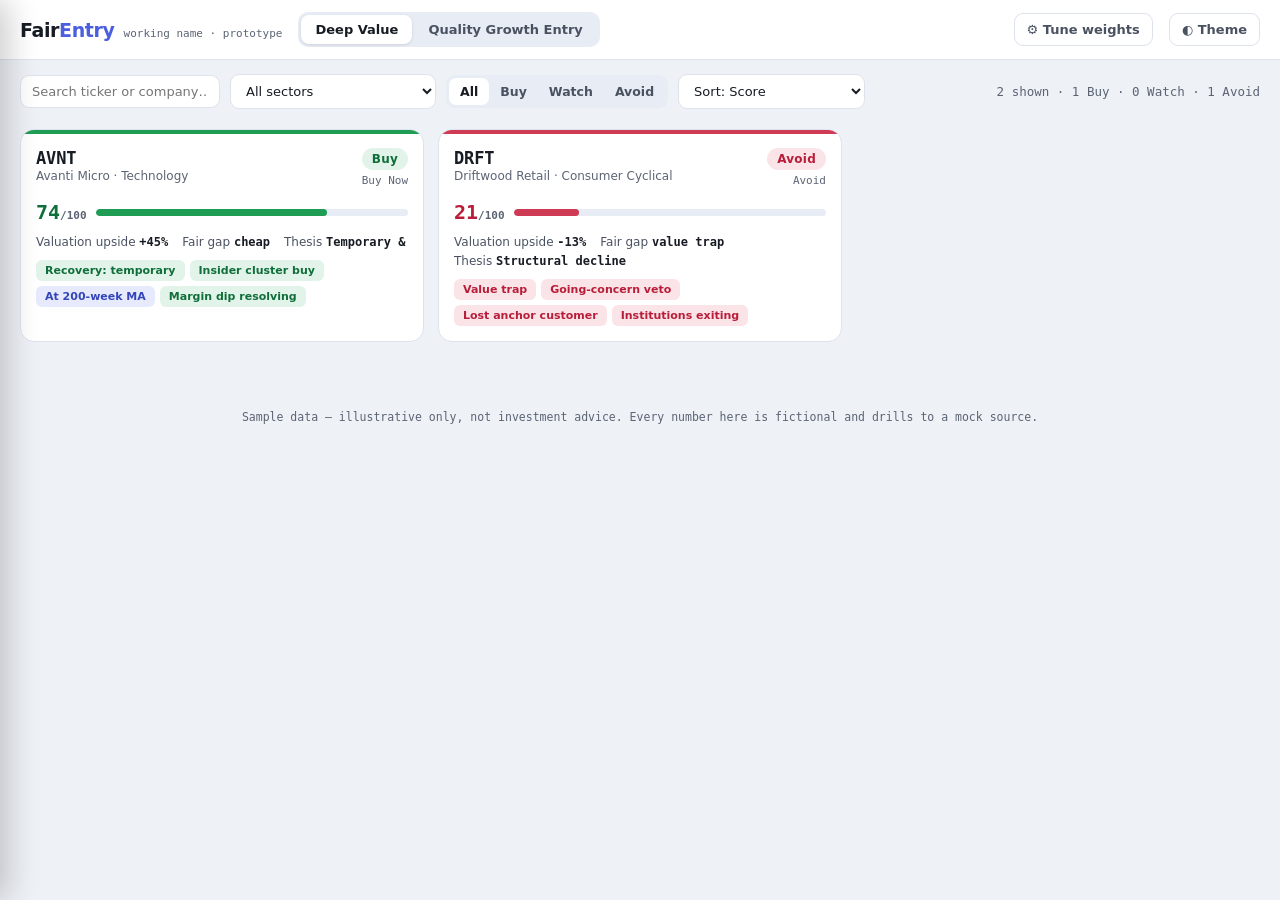
==== commit 646415c0: "Improve backtest navigation and defaults" ====
--- a/prototype/index.html
+++ b/prototype/index.html
@@ -270,7 +270,7 @@
     </div>
     <select id="sort">
       <option value="score">Sort: Score</option>
-      <option value="upside">Sort: Upside</option>
+      <option value="upside">Sort: Valuation upside</option>
       <option value="verdict">Sort: Verdict</option>
     </select>
     <span class="count" id="count"></span>
@@ -294,10 +294,22 @@
 var esc=function(s){return String(s==null?'':s).replace(/[&<>"]/g,function(c){return{'&':'&amp;','<':'&lt;','>':'&gt;','"':'&quot;'}[c];});};
 
 /* ---------- default settings (user-editable) ---------- */
-var DEFAULTS={ weights:{quality:16,survival:18,growth:14,valuation:18,confirmation:11,catalysts:9,risk:14},
-  buyBand:72, watchBand:50, mos:15, target:30 };
+var DEFAULTS={ weights:{quality:16.99,survival:17.07,growth:11.20,valuation:16.99,confirmation:14.21,catalysts:10.45,risk:13.09},
+  buyBand:72, watchBand:50, mos:15, target:30, activePreset:'backtest_recommended' };
 var S=JSON.parse(JSON.stringify(DEFAULTS));
 var MODE='deepvalue';
+var PRESETS={
+  backtest_recommended:{quality:16.99,survival:17.07,growth:11.20,valuation:16.99,confirmation:14.21,catalysts:10.45,risk:13.09},
+  quality_compounder:{quality:20,survival:9,growth:24,valuation:12,confirmation:16,catalysts:12,risk:7},
+  aggressive_growth:{quality:20,survival:6,growth:28,valuation:8,confirmation:18,catalysts:14,risk:6},
+  recovery_value:{quality:12,survival:12,growth:12,valuation:22,confirmation:16,catalysts:16,risk:10}
+};
+var PRESET_PROFILES={
+  backtest_recommended:{label:'Backtest Recommended',risk:'Moderate',horizon:'20-60 trading days tested',description:'Protected tuner winner: improved every held-out window while keeping survival and risk near the original defaults.'},
+  quality_compounder:{label:'Quality Compounder',risk:'Moderate-high',horizon:'1-3 years',description:'Prioritizes durable growth and quality with enough market confirmation to avoid weak trends.'},
+  aggressive_growth:{label:'Aggressive Growth',risk:'High',horizon:'1-2 years',description:'Chases faster growth and momentum; accepts expensive valuations and larger drawdowns.'},
+  recovery_value:{label:'Recovery Value',risk:'High',horizon:'1-3 years',description:'Looks for cheap, improving businesses with catalysts and confirmation; turnaround failure risk is higher.'}
+};
 
 var CATS=[['quality','Business Quality'],['survival','Financial Strength & Survival'],['growth','Growth & Momentum'],
  ['valuation','Valuation & Margin of Safety'],['confirmation','Market Confirmation'],['catalysts','Catalysts & Narrative'],['risk','Risk & Red Flags']];
@@ -391,7 +403,7 @@
      situation:[], kill:'Growth slips below ~15% or the EU expansion stalls.' },
    valuation:{ low:56, base:72, high:88, upside:33, label:'fair→cheap' },
    vetoes:[], soft:[], riskPenalty:0,
-   labels:[['Growth +24%','good'],['18% below fair value','good'],['Upside 33%','good'],['Entry: acceptable','info']],
+   labels:[['Growth +24%','good'],['18% below fair value','good'],['Valuation upside 33%','good'],['Entry: acceptable','info']],
    action:{ action:'Buy Now', size:'3%', entry:'Quality high, ~33% upside above your 30% target, trending up — enter now.', add:'Add on the next earnings confirmation.', stop:'Growth < 15% or EU expansion stalls.', review:'Next earnings (~5 wks)' } }
 ];
 
@@ -400,7 +412,7 @@
 function thesisMod(s){ var t=s.thesis.score; return t>=80?6:t>=65?3:t>=50?0:t>=35?-5:-10; }
 function softGates(s){ var g=[]; if(s.soft.indexOf('expensive')>=0)g.push('Valuation is expensive');
   var surv=s.cats.find(function(c){return c.id==='survival';}); if(surv&&surv.score<30)g.push('Survival score < 30');
-  if(s.valuation.upside < S.target) g.push('Upside '+s.valuation.upside+'% < target '+S.target+'%'); return g; }
+  if(s.valuation.upside < S.target) g.push('Valuation upside '+s.valuation.upside+'% < target '+S.target+'%'); return g; }
 function compute(s){ var base=baseScore(s), mod=thesisMod(s), prelim=base+mod-(s.riskPenalty||0);
   var out={base:base, mod:mod, prelim:prelim, gates:[], vetoed:false};
   if(s.vetoes.length){ out.verdict='Avoid'; out.vetoed=true; return out; }
@@ -412,7 +424,7 @@
 /* ---------- board render ---------- */
 function bar(sc){ return '<div class="track"><i style="width:'+sc+'%;background:'+HUE(sc)+'"></i></div>'; }
 function tileHTML(s){ var c=compute(s), vk=c.verdict.toLowerCase();
-  var kv='<div class="kv"><span>Upside <b>'+(s.valuation.upside>=0?'+':'')+s.valuation.upside+'%</b></span>'+
+  var kv='<div class="kv"><span>Valuation upside <b>'+(s.valuation.upside>=0?'+':'')+s.valuation.upside+'%</b></span>'+
     '<span>Fair gap <b>'+s.valuation.label+'</b></span>'+
     '<span>Thesis <b>'+esc(s.thesis.label.split(' ').slice(0,2).join(' '))+'</b></span></div>';
   var labs=s.labels.slice(0,4).map(function(l){return '<span class="lab '+l[1]+'">'+esc(l[0])+'</span>';}).join('');
@@ -488,7 +500,7 @@
   var nums='<div class="vg-nums">'+
     '<div class="vg-num"><div class="l">Current price</div><div class="v">$'+price+'</div></div>'+
     '<div class="vg-num"><div class="l">Fair value (base)</div><div class="v">$'+v.base+'</div></div>'+
-    '<div class="vg-num"><div class="l">Upside to fair</div><div class="v" style="color:'+upHue+'">'+(upside>=0?'+':'')+upside+'%</div></div>'+
+    '<div class="vg-num"><div class="l">Valuation upside</div><div class="v" style="color:'+upHue+'">'+(upside>=0?'+':'')+upside+'%</div></div>'+
     '<div class="vg-num"><div class="l">Buy below ('+S.mos+'% MoS)</div><div class="v">$'+buyBelow+'</div></div></div>';
   var line='<div class="vg-line">'+
     '<div class="vg-zones"><i class="z-cheap" style="width:'+zCheap+'%"></i><i class="z-fair" style="width:'+(zFairEnd-zCheap)+'%"></i><i class="z-exp" style="width:'+(100-zFairEnd)+'%"></i></div>'+
@@ -527,6 +539,10 @@
   '<input type="range" min="'+min+'" max="'+max+'" value="'+val+'" data-set="'+key+'"><div class="impact">'+impact+'</div></div>'; }
 function renderSettings(){
   var body='<div class="changed" id="changed-note"></div>';
+  body+='<div class="sub-h">Analyst profile</div><select id="preset-pick" style="width:100%;font-size:13px;background:var(--panel);color:var(--ink);border:1px solid var(--line);border-radius:9px;padding:8px 11px;margin-bottom:14px">'+
+    '<option value="">Choose an analyst profile</option>'+
+    Object.keys(PRESETS).map(function(p){var label=PRESET_PROFILES[p].label+(p==='backtest_recommended'?' (Default)':'');return '<option value="'+p+'"'+(S.activePreset===p?' selected':'')+'>'+esc(label)+'</option>';}).join('')+'</select>';
+  if(S.activePreset&&S.activePreset!=='__default'){var pi=PRESET_PROFILES[S.activePreset];body+='<div class="impact" style="margin:-5px 0 16px;padding:10px;border:1px solid var(--line-soft);border-radius:8px"><b>'+esc(pi.label)+'</b> - Risk: '+esc(pi.risk)+' - Horizon: '+esc(pi.horizon)+'<br>'+esc(pi.description)+'</div>';}
   body+='<div class="sub-h">Category weights</div>';
   CATS.forEach(function(c){ body+=slider('w.'+c[0], c[1], 0, 30, S.weights[c[0]], DEFAULTS.weights[c[0]], 'How much '+c[1]+' moves the base score.'); });
   body+='<div class="sub-h">Verdict & entry</div>';
@@ -566,9 +582,14 @@
   r.setAttribute('data-theme', dark?'light':'dark'); });
 
 $('#s-body').addEventListener('input',function(e){ var inp=e.target.closest('[data-set]'); if(!inp)return;
-  var key=inp.dataset.set, val=+inp.value; if(key.indexOf('w.')===0){ S.weights[key.slice(2)]=val; } else { S[key]=val; }
+  var key=inp.dataset.set, val=+inp.value; S.activePreset=null; if(key.indexOf('w.')===0){ S.weights[key.slice(2)]=val; } else { S[key]=val; }
   var cur=$('#cur-'+key.replace('.','\\.')); var curEl=document.getElementById('cur-'+key); if(curEl)curEl.textContent=val;
   updateChanged(); renderBoard(); if($('#detail').classList.contains('on')){ /* keep detail in sync */ var t=$('#d-title').textContent.trim().split(' ')[0]; openDetail(t); }
+});
+$('#s-body').addEventListener('change',function(e){if(e.target.id!=='preset-pick')return;var v=e.target.value;
+  if(v==='__default'){S.weights=Object.assign({},DEFAULTS.weights);}else if(v&&PRESETS[v]){S.weights=Object.assign({},PRESETS[v]);}else{return;}
+  S.activePreset=v;renderSettings();renderBoard();
+  if($('#detail').classList.contains('on')){var t=$('#d-title').textContent.trim().split(' ')[0];openDetail(t);}
 });
 $('#s-body').addEventListener('click',function(e){ if(e.target.id==='resetbtn'){ S=JSON.parse(JSON.stringify(DEFAULTS)); renderSettings(); renderBoard();
   if($('#detail').classList.contains('on')){ var t=$('#d-title').textContent.trim().split(' ')[0]; openDetail(t); } } });
